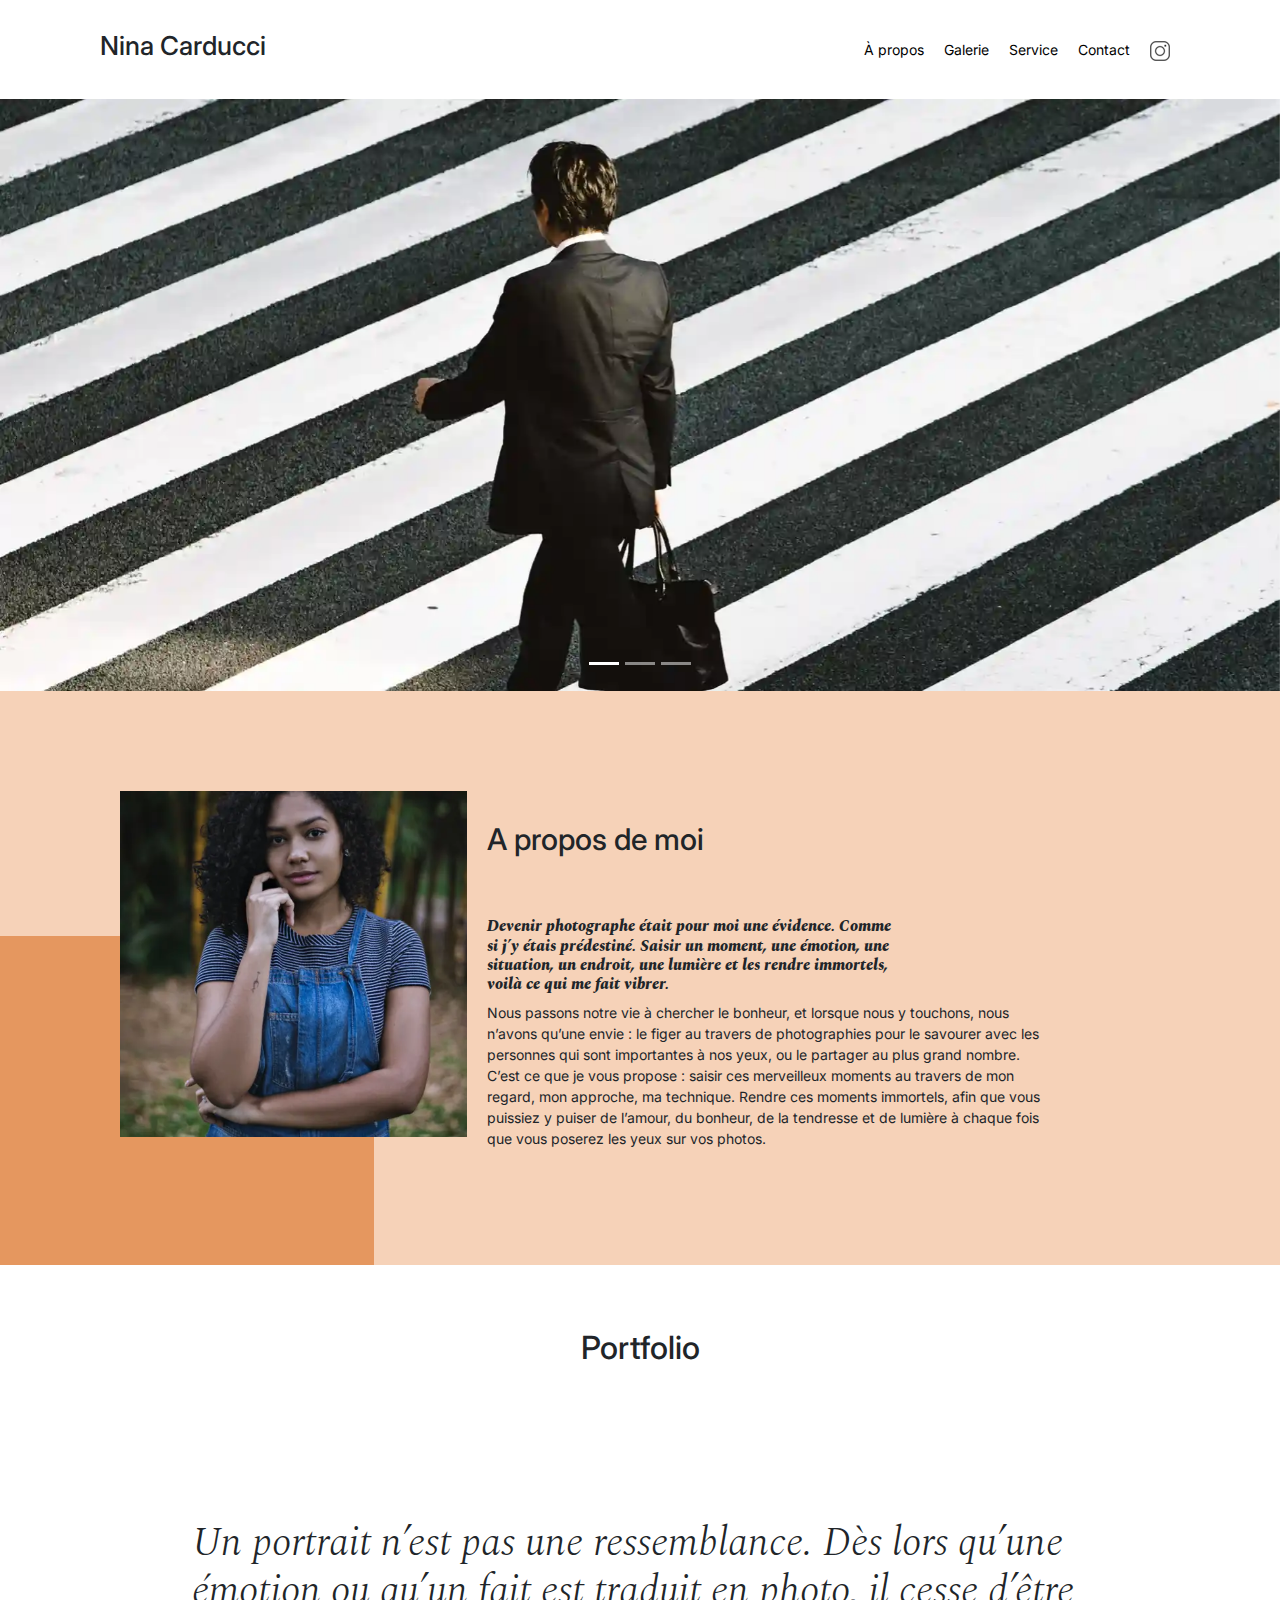
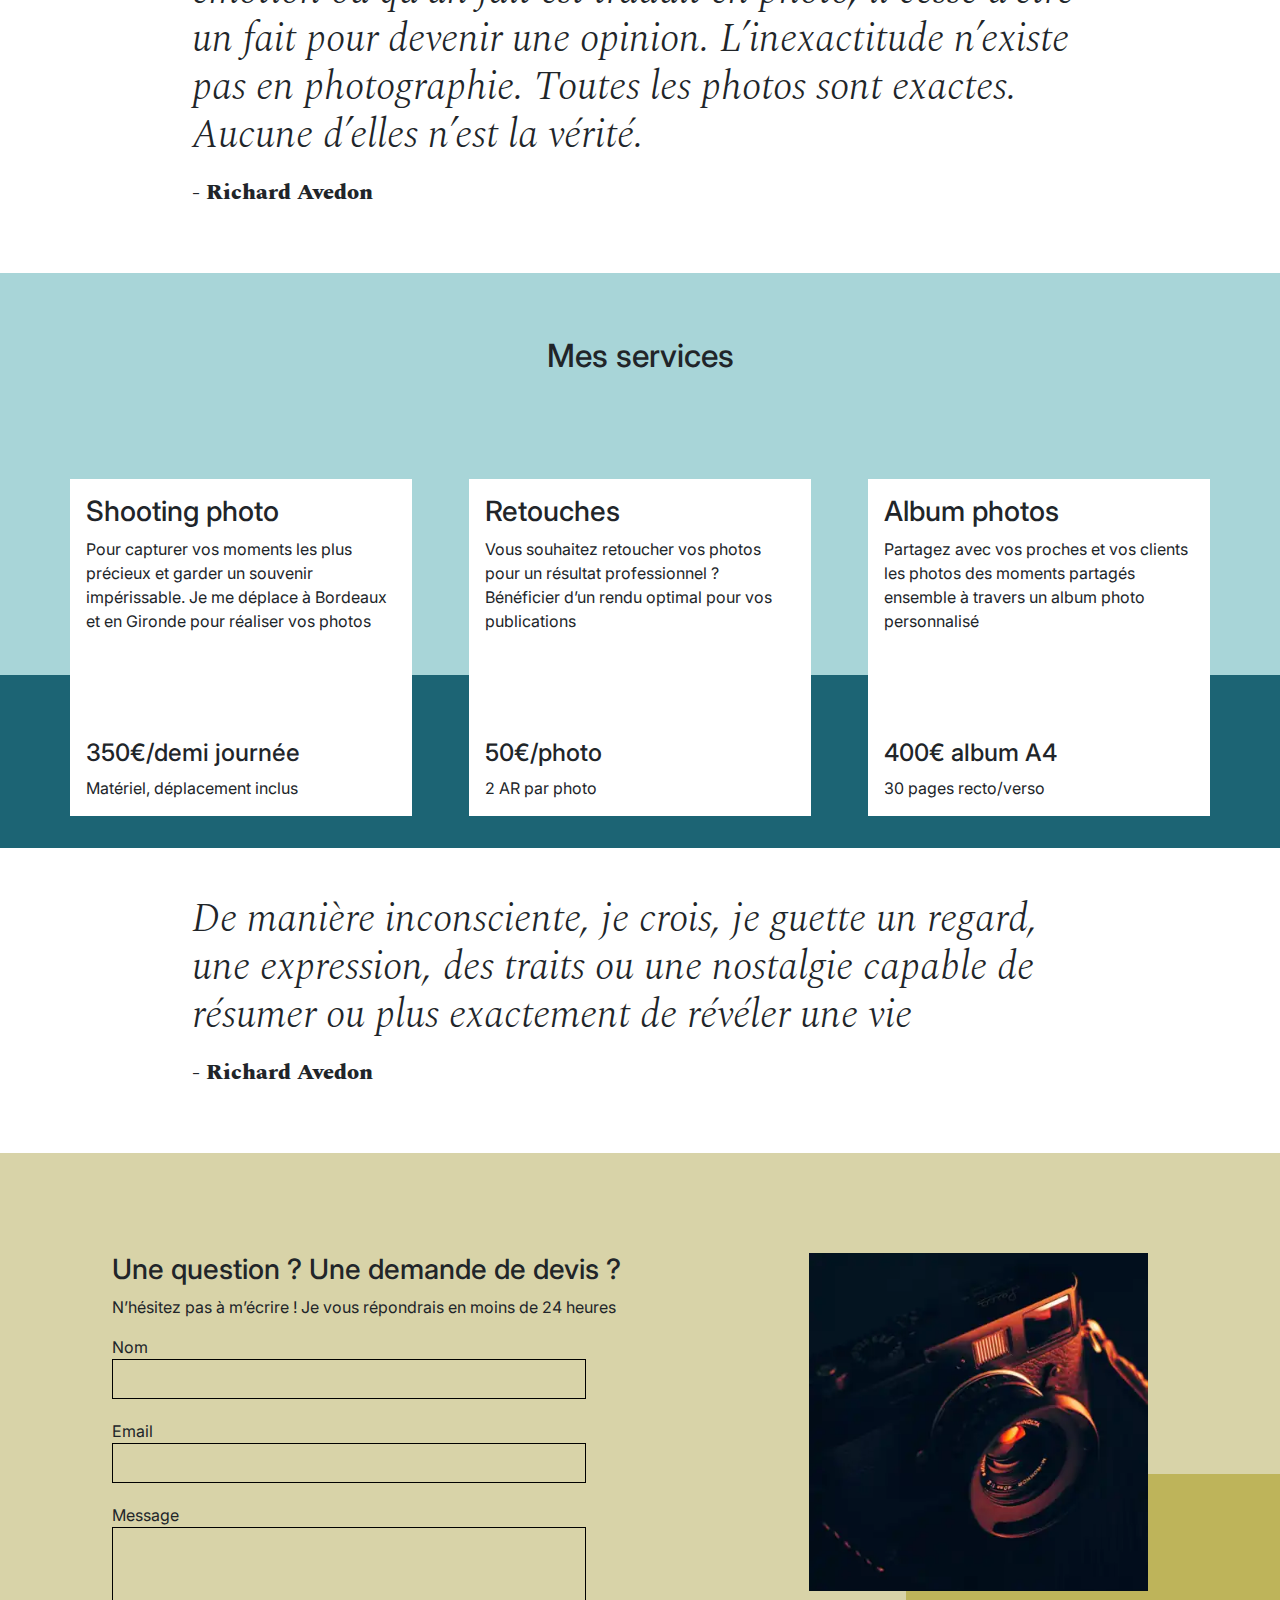
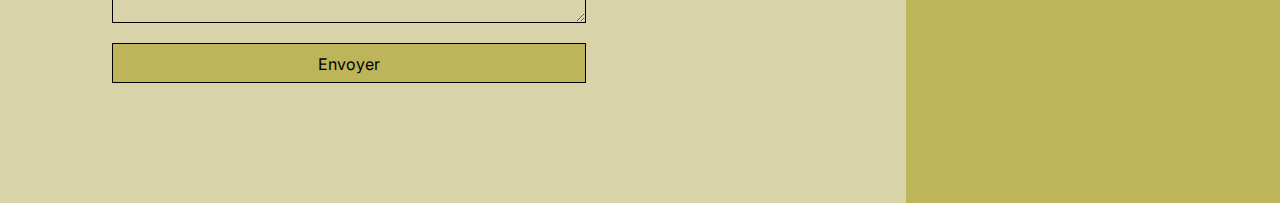
==== accueil.html @ a2f353a6 "minify everything" ====
<!DOCTYPE html><html lang="fr-fr" prefix=" og: https://ogp.me/ns/website#"><head><meta name="viewport" content="width=device-width,initial-scale=1"><link rel="stylesheet" href="./assets/bootstrap/bootstrap.css"><link rel="stylesheet" href="./assets/style.css"><link rel="preconnect" href="https://fonts.googleapis.com"><link rel="preconnect" href="https://fonts.gstatic.com" crossorigin><link href="https://fonts.googleapis.com/css2?family=Inter&family=Spectral:ital,wght@0,400;1,300;1,400;1,800&display=swap" rel="stylesheet"><meta charset="UTF-8"><script defer="defer" src="./assets/bootstrap/bootstrap.bundle.js"></script><script src="https://code.jquery.com/jquery-3.4.1.min.js" integrity="sha256-CSXorXvZcTkaix6Yvo6HppcZGetbYMGWSFlBw8HfCJo=" crossorigin="anonymous"></script><script defer="defer" src="./assets/maugallery.js"></script><script defer="defer" src="./assets/scripts.js"></script><script type="application/ld+json">{
	"@context": "http://schema.org",
	"@type": ["LocalBusiness", "Service"],
	"name": "Nina Carducci",
	"description": "Nina Carducci, photographe freelance à Bordeaux et ses alentours",
	"image": "https://beseb.github.io/nina_carducci_portfolio/assets/images/nina.webp",
	"url": "https://beseb.github.io/nina_carducci_portfolio/index.html",
	"address": {
	  "@type": "PostalAddress",
	  "streetAddress": "68 avenue Alsace-Lorraine",
	  "postalCode": "33200",
	  "addressLocality": "Bordeaux",
	  "addressCountry": "FR"
	},
	"telephone": "05 56 67 78 89",
	"openingHours": "Mo-Fr 10:00-19:00",
	"priceRange": "50 € - 400 €"
  }</script><meta property="og:type" content="business.business"><meta property="og:title" content="Nina Carducci Photographe Événementiel - Bordeaux"><meta property="og:description" content="Nina Carducci, photographe freelance à Bordeaux et ses alentours"><meta property="og:image" content="https://beseb.github.io/nina_carducci_portfolio/assets/images/nina.webp"><meta property="og:url" content="https://beseb.github.io/nina_carducci_portfolio"><meta property="business:contact_data:street_address" content="68 avenue Alsace-Lorraine"><meta property="business:contact_data:postal_code" content="33200"><meta property="business:contact_data:locality" content="Bordeaux"><meta property="business:contact_data:country_name" content="France"><meta property="business:contact_data:phone_number" content="05 56 67 78 89"><meta property="business:hours:day" content="Monday-Friday"><meta property="business:hours:start" content="10:00"><meta property="business:hours:end" content="19:00"><meta property="business:price_range" content="50€ - 400€"><meta name="twitter:card" content="summary_large_image"><meta name="twitter:title" content="Nina Carducci Photographe Événementiel - Bordeaux"><meta name="twitter:description" content="Nina Carducci, photographe freelance à Bordeaux et ses alentours"><meta name="twitter:image" content="https://beseb.github.io/nina_carducci_portfolio/assets/images/nina.webp"><meta name="twitter:url" content="https://beseb.github.io/nina_carducci_portfolio"><title>Nina Carducci Photographe Événementiel - Bordeaux</title><meta name="description" content="Nina Carducci, photographe, vous accompagne pour saisir vos évènements les plus importants. Shooting, retouches et albums photos à Bordeaux"><code><meta name="robots" content="index, follow"></code></head><body><header class="top-header"><h1 class="name">Nina Carducci</h1><nav class="nav"><ul><li><a href="#about">À propos</a></li><li><a href="#gallery">Galerie</a></li><li><a href="#services">Service</a></li><li><a href="#contact">Contact</a></li><li><a class="social-link" href="https://www.instagram.com/ninacarducci.photo/?hl=fr" target="_blank"><img src="assets/images/instagram.webp" alt="Compte Instagram Nina Carducci"></a></li></ul></nav></header><main><div id="carousel"><div id="carouselExampleIndicators" class="carousel slide" data-bs-ride="carousel"><div class="carousel-indicators"><button type="button" data-bs-target="#carouselExampleIndicators" data-bs-slide-to="0" class="active" aria-current="true" aria-label="Slide 1"></button><button type="button" data-bs-target="#carouselExampleIndicators" data-bs-slide-to="1" aria-label="Slide 2"></button><button type="button" data-bs-target="#carouselExampleIndicators" data-bs-slide-to="2" aria-label="Slide 3"></button></div><div class="carousel-inner"><div class="carousel-item active"><img src="./assets/images/slider/compressed/ryoji-iwata-wUZjnOv7t0g-unsplash.webp" class="d-block w-100" alt="photographie d'un homme en costume traversant un passage piéton"></div><div class="carousel-item"><img src="./assets/images/slider/compressed/nicholas-green-nPz8akkUmDI-unsplash.webp" class="d-block w-100" alt="photographie de spectateurs d'un concert"></div><div class="carousel-item"><img src="./assets/images/slider/compressed/edward-cisneros-3_h6-1NPDGw-unsplash.webp" class="d-block w-100" alt="photo de mariés s'embrassant"></div></div><button class="carousel-control-prev" type="button" data-bs-target="#carouselExampleIndicators" data-bs-slide="prev"><span class="carousel-control-prev-icon" aria-hidden="true"></span><span class="visually-hidden">Previous</span></button><button class="carousel-control-next" type="button" data-bs-target="#carouselExampleIndicators" data-bs-slide="next"><span class="carousel-control-next-icon" aria-hidden="true"></span><span class="visually-hidden">Next</span></button></div></div><div id="about"><div class="picture left"><img src="./assets/images/nina.webp" alt="Nina Carducci autoportrait"></div><div id="about-me"><h2 class="about-me__title">A propos de moi</h2><h3 class="about-me__introduction">Devenir photographe était pour moi une évidence. Comme si j’y étais prédestiné. Saisir un moment, une émotion, une situation, un endroit, une lumière et les rendre immortels, voilà ce qui me fait vibrer.</h3><p>Nous passons notre vie à chercher le bonheur, et lorsque nous y touchons, nous n’avons qu’une envie : le figer au travers de photographies pour le savourer avec les personnes qui sont importantes à nos yeux, ou le partager au plus grand nombre. C’est ce que je vous propose : saisir ces merveilleux moments au travers de mon regard, mon approche, ma technique. Rendre ces moments immortels, afin que vous puissiez y puiser de l’amour, du bonheur, de la tendresse et de lumière à chaque fois que vous poserez les yeux sur vos photos.</p></div></div><div id="gallery"><h2 class="title">Portfolio</h2><div class="container py-3"><div class="gallery" style="display:none"><img data-gallery-tag="Concert" class="gallery-item" src="./assets/images/gallery/concerts/compressed/aaron-paul-wnX-fXzB6Cw-unsplash.webp" alt="photographie d'une salle de concert"> <img data-gallery-tag="Entreprises" class="gallery-item" src="./assets/images/gallery/entreprise/compressed/ali-morshedlou-WMD64tMfc4k-unsplash.webp" alt="Portrait d'un homme en costume"> <img data-gallery-tag="Entreprises" class="gallery-item" src="./assets/images/gallery/entreprise/compressed/jason-goodman-tHO1_OuKbg0-unsplash.webp" alt="Photos de femmes en entreprise"> <img data-gallery-tag="Mariages" class="gallery-item" src="./assets/images/gallery/mariage/compressed/hannah-busing-RvF2R_qMpRk-unsplash.webp" alt="Photo de mains se tenant"> <img data-gallery-tag="Portrait" class="gallery-item" src="./assets/images/gallery/portraits/compressed/ade-tunji-rVkhWWZFAtQ-unsplash.webp" alt="Portrait d'un homme fermant les yeux au soleil"> <img data-gallery-tag="Mariages" class="gallery-item" src="./assets/images/gallery/mariage/compressed/jakob-owens-SiniLJkXhMc-unsplash.webp" alt="Séance Photo pour le mariage d'un couple"> <img data-gallery-tag="Portrait" class="gallery-item" src="./assets/images/gallery/portraits/compressed/nino-van-prattenburg--443cl1uR_8-unsplash.webp" alt="Shooting d'une femme portant à lunettes devant un grillage"> <img data-gallery-tag="Concert" class="gallery-item" src="./assets/images/gallery/concerts/compressed/austin-neill-hgO1wFPXl3I-unsplash.webp" alt="Photo d'un chanteur sur scène"> <img data-gallery-tag="Entreprises" class="gallery-item" src="./assets/images/gallery/entreprise/compressed/mateus-campos-felipe-Fsgzm8N0hIY-unsplash.webp" alt="Photo d'une femme souriante dans son bureau"></div></div><div class="quote"><figure><blockquote><p class="quote__text">Un portrait n’est pas une ressemblance. Dès lors qu’une émotion ou qu’un fait est traduit en photo, il cesse d’être un fait pour devenir une opinion. L’inexactitude n’existe pas en photographie. Toutes les photos sont exactes. Aucune d’elles n’est la vérité.</p></blockquote><figcaption class="quote__author">- Richard Avedon</figcaption></figure></div></div><div id="services"><h2 class="title">Mes services</h2><div class="container"><div class="service"><div class="service__description"><h3>Shooting photo</h3><p>Pour capturer vos moments les plus précieux et garder un souvenir impérissable. Je me déplace à Bordeaux et en Gironde pour réaliser vos photos</p></div><div class="service__price"><h4>350€/demi journée</h4><span>Matériel, déplacement inclus</span></div></div><div class="service"><div class="service__description"><h3>Retouches</h3><p>Vous souhaitez retoucher vos photos pour un résultat professionnel ? Bénéficier d’un rendu optimal pour vos publications</p></div><div class="service__price"><h4>50€/photo</h4><span>2 AR par photo</span></div></div><div class="service"><div class="service__description"><h3>Album photos</h3><p>Partagez avec vos proches et vos clients les photos des moments partagés ensemble à travers un album photo personnalisé</p></div><div class="service__price"><h4>400€ album A4</h4><span>30 pages recto/verso</span></div></div></div></div><div class="quote"><figure><blockquote><p class="quote__text">De manière inconsciente, je crois, je guette un regard, une expression, des traits ou une nostalgie capable de résumer ou plus exactement de révéler une vie</p></blockquote><figcaption class="quote__author">- Richard Avedon</figcaption></figure></div></main><footer><div id="contact"><div class="container"><div class="form-container"><h3>Une question ? Une demande de devis ?</h3><p>N’hésitez pas à m’écrire ! Je vous répondrais en moins de 24 heures</p><form action="#" method="post"><label>Nom</label><input type="text" name="nom" id="nom"><label>Email</label><input type="email" name="email" id="email"><label>Message</label><textarea name="message" id="message" cols="30" rows="10"></textarea><input type="submit" value="Envoyer"></form></div><div class="picture right"><img src="./assets/images/camera.webp" alt="Photo d'un appareil photo"></div></div></div></footer></body></html>
---- assets/style.css ----
body{max-width:1920px;margin:auto}*{font-family:'Inter';font-style:normal}.top-header{background-color:#fff;position:sticky;top:0;z-index:1000;display:flex;justify-content:space-between;padding-inline:100px;padding-block:30px;align-items:center}.top-header .name{font-size:26px}.nav ul{display:flex;list-style-type:none;font-size:14px;margin-bottom:0}.nav li{padding-inline:10px}.nav a{text-decoration:none;color:#000}.social-link img{width:20px}#about{display:flex;background-color:#F6D2B8;padding-inline:100px;padding-block:100px;position:relative}.picture.left::before{content:' ';background-color:#E5975F;width:374px;height:329px;position:absolute;bottom:0;left:0;z-index:-1}.picture{flex:1;margin:0 20px;z-index:0}.picture img{width:100%}#about-me{flex:2}.about-me__title{margin-top:1em;margin-bottom:60px;font-size:30px}.about-me__introduction{font-family:'Spectral';font-weight:800;font-style:italic;width:60%;font-size:1rem}#about-me p{width:80%;font-size:14px}.title{text-align:center;padding-block:2em}.gallery .nav{justify-content:center}.nav-pills .nav-link.active-tag,.nav-pills .show>.nav-link{color:#fff;background-color:#BEB45A;border-radius:0}.nav-pills .nav-link{color:#000}.item-column{position:relative;margin-bottom:0!important;padding:0}.item-column::after{content:"";display:block;padding-bottom:100%}.gallery-item{position:absolute;width:100%;height:100%;object-fit:cover;padding:.5em}.mg-prev,.mg-next{width:30px;height:30px;border-radius:0%;justify-content:center;align-items:center;display:flex;font-size:24px}.quote{font-family:'Spectral';font-style:italic;width:70%;margin:auto;padding-block:3em}.quote__text{font-family:Spectral;font-style:italic;font-weight:300;font-size:2.5rem;line-height:1.2}.quote__author{font-family:Spectral;font-weight:800;font-size:22px}#services{margin:auto;background-color:#A8D5D8;position:relative}#services .container::before{content:' ';background-color:#1C6474;position:absolute;width:100%;height:30%;bottom:0;left:0;z-index:0}#services .container{justify-content:space-between;display:flex;padding:2em 0}.service{background-color:#fff;max-width:390px;width:30%;height:337px;padding:1em;display:flex;flex-direction:column;justify-content:space-between;z-index:1}#contact{margin:auto;background-color:#D8D3A8;position:relative;padding-inline:100px;padding-block:100px}#contact .container{display:flex}.picture.right::before{content:' ';background-color:#BEB45A;width:374px;height:329px;position:absolute;bottom:0;right:0;z-index:-1}.form-container{flex:2}form{display:flex;flex-direction:column;width:70%;align-items:flex-start}form input{width:100%;background-color:transparent;border:solid 1px;height:2.5em;margin-bottom:20px}form textarea{width:100%;background-color:transparent;border:solid 1px;height:5em;line-height:2.5em;font-size:1.2em;margin-bottom:20px}input[type="submit"]{background-color:#BEB45A;padding:.5em 1em}@media all and (max-width:1180px){.picture{flex:2}#about,#contact .container{align-items:center}.about-me__title{margin-top:0;margin-bottom:1em}#about-me h6,#about-me p{width:100%}}@media all and (max-width:1000px){#about{flex-direction:column}.picture{width:50%}.picture.left::before{width:100%;height:30%;position:absolute;bottom:auto;top:0;left:0;z-index:-1}.about-me__title{text-align:center;margin-top:1em}#services .container{flex-direction:column}.service{width:100%;max-width:100%;height:auto;margin:2em 0}.service__description{margin-bottom:1em}#services .container::before{width:30%;height:100%;bottom:0;right:0;left:auto;z-index:0}#contact .container{flex-direction:column}#contact .picture.right{margin-top:1em}.picture.right::before{width:100%;height:30%;position:absolute;bottom:0;right:0;z-index:-1}}@media all and (max-width:650px){.top-header{flex-direction:column;padding-inline:0}.top-header .nav,.top-header .nav ul{width:100%;padding:0 0 0 0}.top-header .nav li{flex:1;padding-block:1em;text-align:center}.picture.left::before,.picture.right::before{height:150px}#services .container{align-items:center}.service{max-width:90%}#about,#contact{padding-inline:2em;padding-block:2em}form{width:100%}.picture{width:80%}}
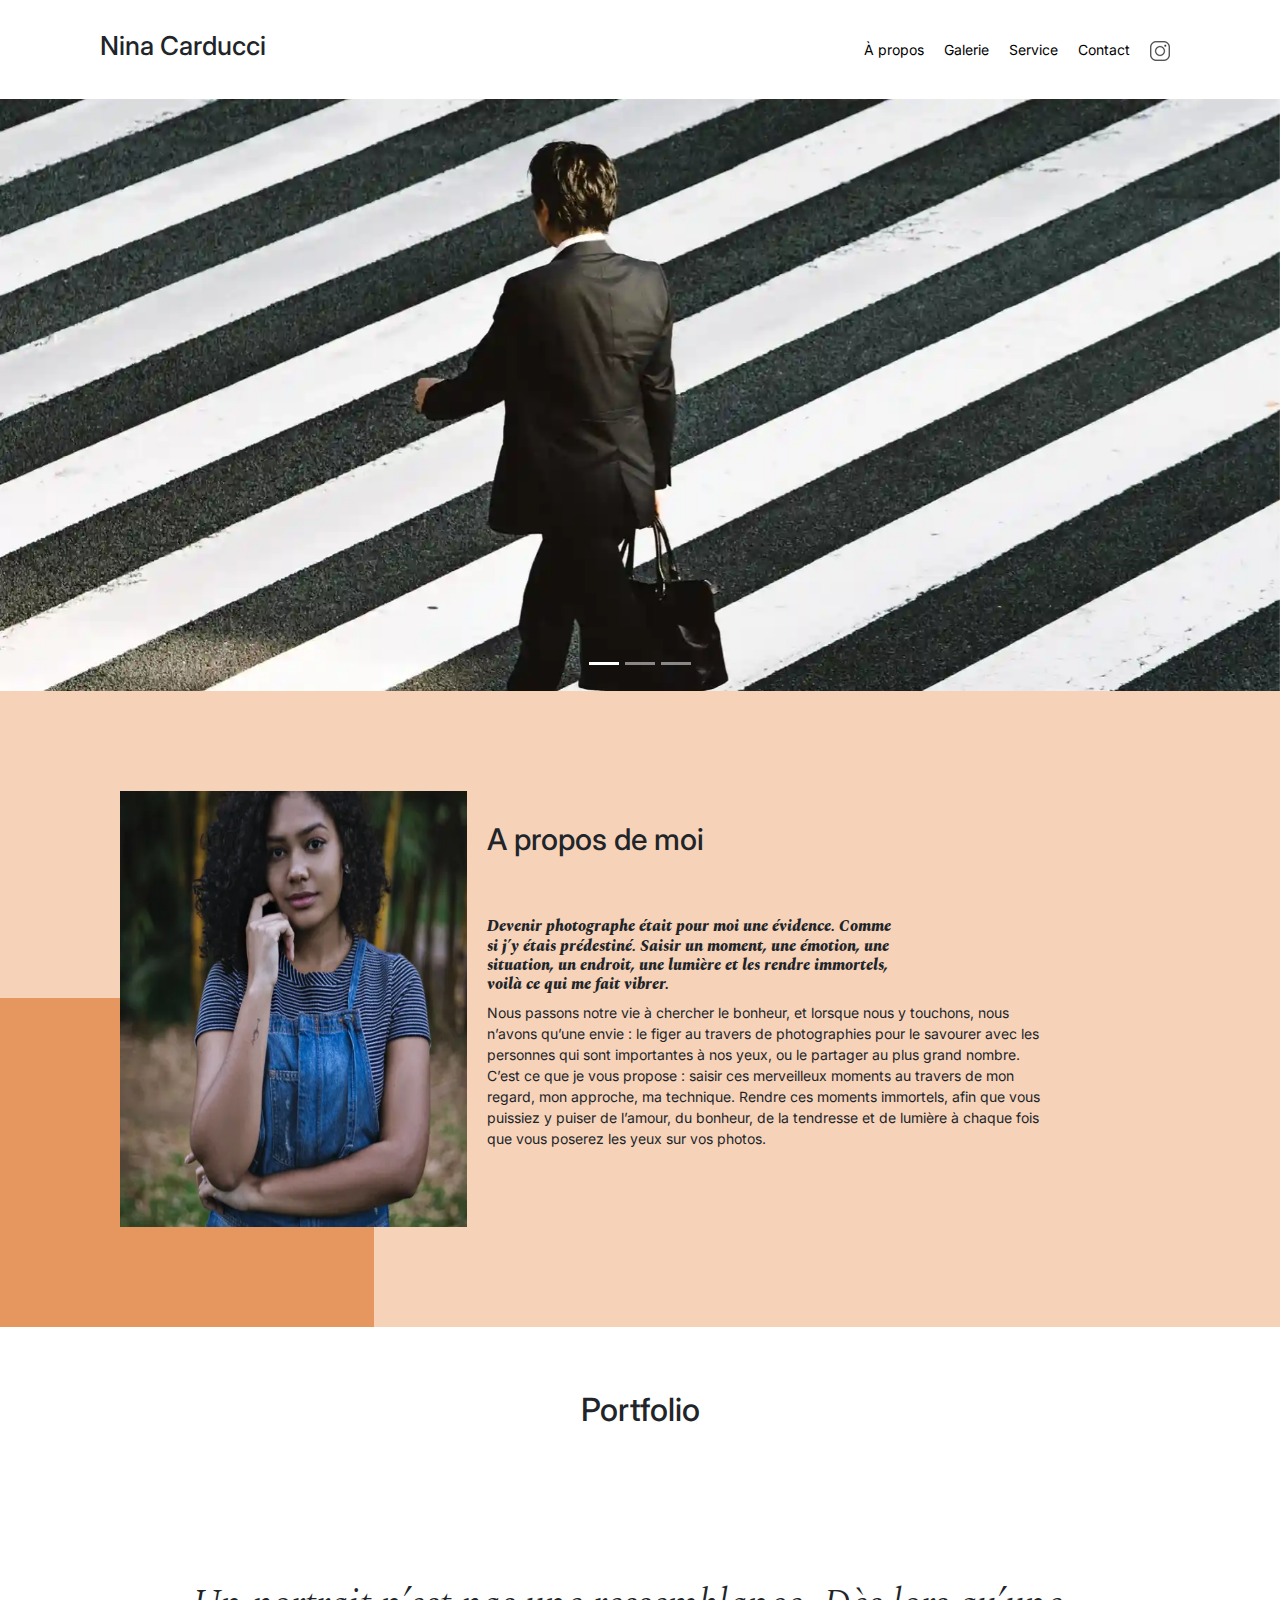
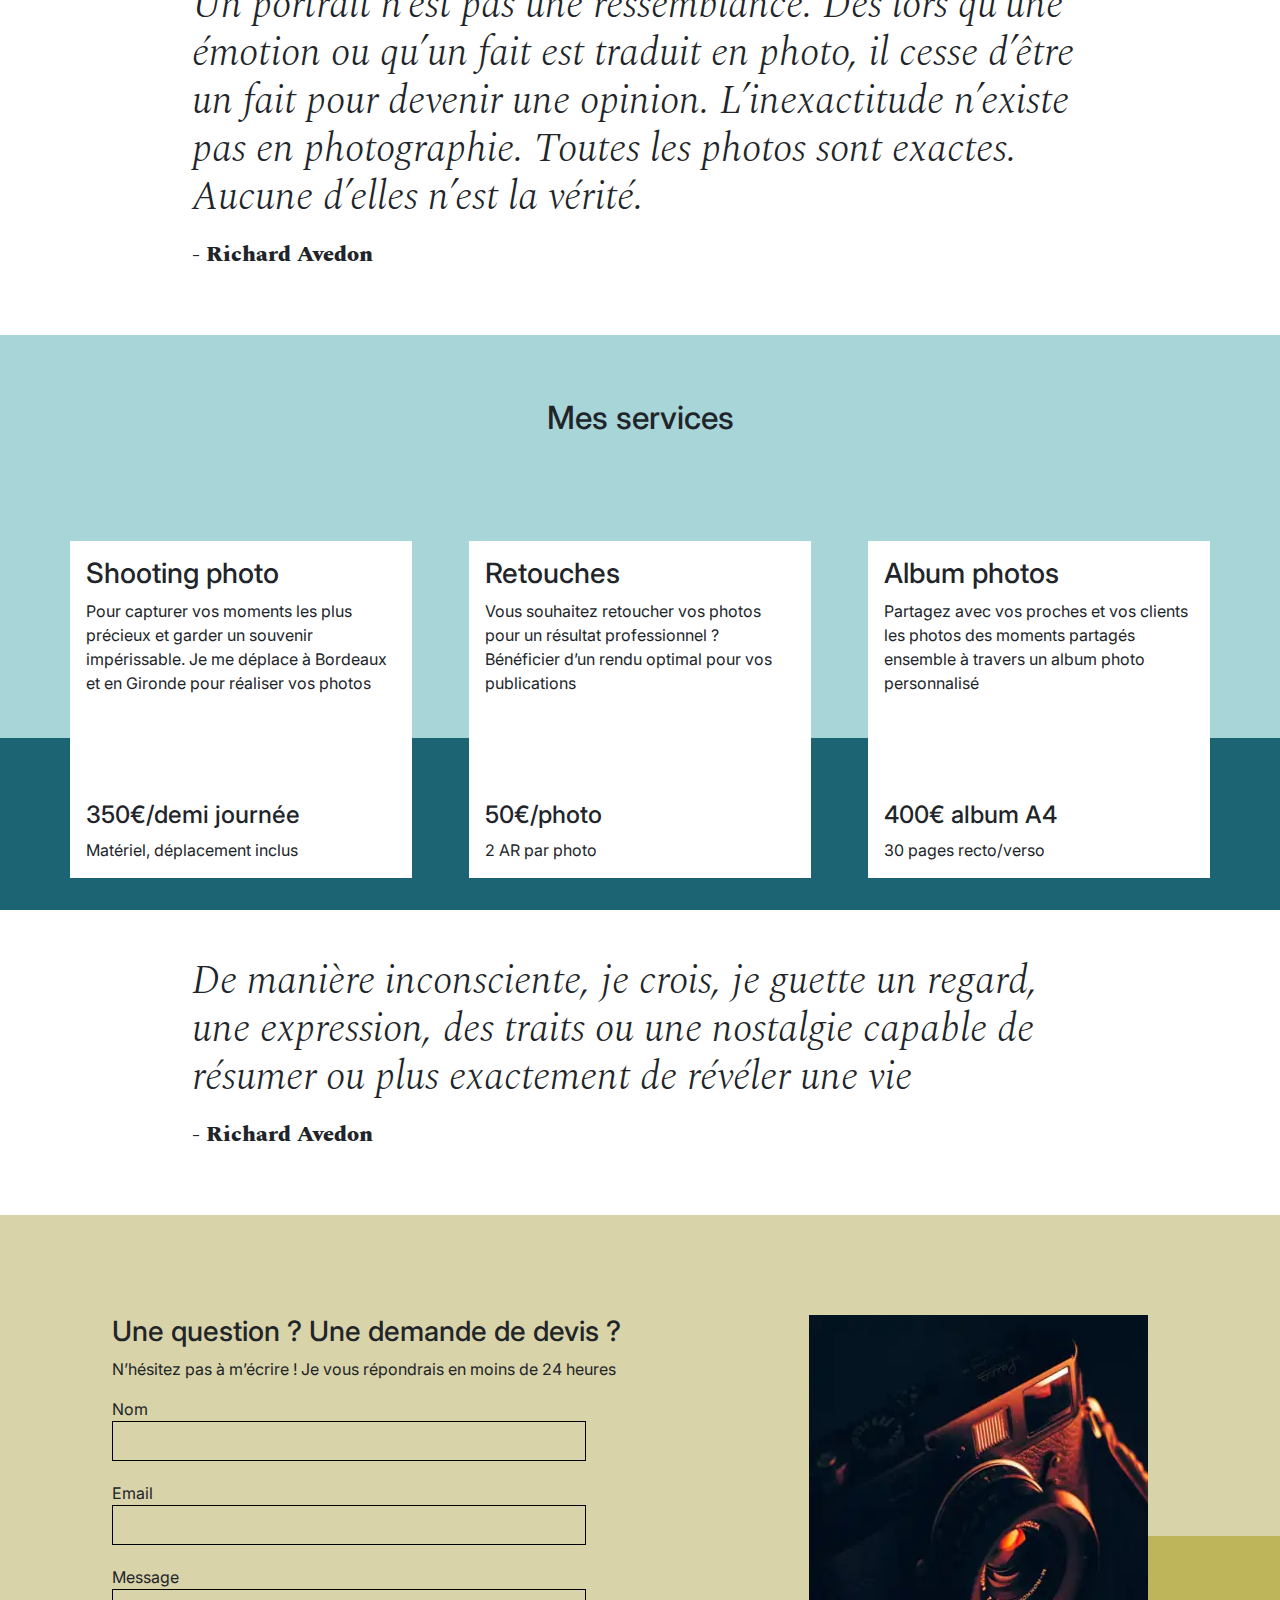
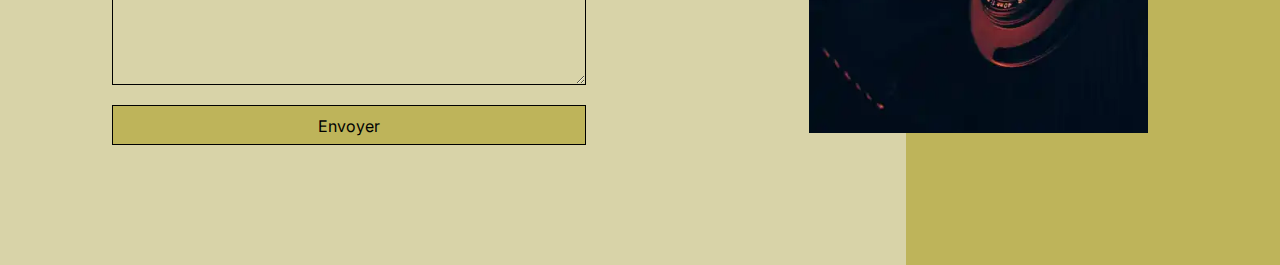
==== commit 7031b3c3: "set height/width for images in html" ====
--- a/accueil.html
+++ b/accueil.html
@@ -1,18 +1,200 @@
-<!DOCTYPE html><html lang="fr-fr" prefix=" og: https://ogp.me/ns/website#"><head><meta name="viewport" content="width=device-width,initial-scale=1"><link rel="stylesheet" href="./assets/bootstrap/bootstrap.css"><link rel="stylesheet" href="./assets/style.css"><link rel="preconnect" href="https://fonts.googleapis.com"><link rel="preconnect" href="https://fonts.gstatic.com" crossorigin><link href="https://fonts.googleapis.com/css2?family=Inter&family=Spectral:ital,wght@0,400;1,300;1,400;1,800&display=swap" rel="stylesheet"><meta charset="UTF-8"><script defer="defer" src="./assets/bootstrap/bootstrap.bundle.js"></script><script src="https://code.jquery.com/jquery-3.4.1.min.js" integrity="sha256-CSXorXvZcTkaix6Yvo6HppcZGetbYMGWSFlBw8HfCJo=" crossorigin="anonymous"></script><script defer="defer" src="./assets/maugallery.js"></script><script defer="defer" src="./assets/scripts.js"></script><script type="application/ld+json">{
-	"@context": "http://schema.org",
-	"@type": ["LocalBusiness", "Service"],
-	"name": "Nina Carducci",
-	"description": "Nina Carducci, photographe freelance à Bordeaux et ses alentours",
-	"image": "https://beseb.github.io/nina_carducci_portfolio/assets/images/nina.webp",
-	"url": "https://beseb.github.io/nina_carducci_portfolio/index.html",
-	"address": {
-	  "@type": "PostalAddress",
-	  "streetAddress": "68 avenue Alsace-Lorraine",
-	  "postalCode": "33200",
-	  "addressLocality": "Bordeaux",
-	  "addressCountry": "FR"
-	},
-	"telephone": "05 56 67 78 89",
-	"openingHours": "Mo-Fr 10:00-19:00",
-	"priceRange": "50 € - 400 €"
-  }</script><meta property="og:type" content="business.business"><meta property="og:title" content="Nina Carducci Photographe Événementiel - Bordeaux"><meta property="og:description" content="Nina Carducci, photographe freelance à Bordeaux et ses alentours"><meta property="og:image" content="https://beseb.github.io/nina_carducci_portfolio/assets/images/nina.webp"><meta property="og:url" content="https://beseb.github.io/nina_carducci_portfolio"><meta property="business:contact_data:street_address" content="68 avenue Alsace-Lorraine"><meta property="business:contact_data:postal_code" content="33200"><meta property="business:contact_data:locality" content="Bordeaux"><meta property="business:contact_data:country_name" content="France"><meta property="business:contact_data:phone_number" content="05 56 67 78 89"><meta property="business:hours:day" content="Monday-Friday"><meta property="business:hours:start" content="10:00"><meta property="business:hours:end" content="19:00"><meta property="business:price_range" content="50€ - 400€"><meta name="twitter:card" content="summary_large_image"><meta name="twitter:title" content="Nina Carducci Photographe Événementiel - Bordeaux"><meta name="twitter:description" content="Nina Carducci, photographe freelance à Bordeaux et ses alentours"><meta name="twitter:image" content="https://beseb.github.io/nina_carducci_portfolio/assets/images/nina.webp"><meta name="twitter:url" content="https://beseb.github.io/nina_carducci_portfolio"><title>Nina Carducci Photographe Événementiel - Bordeaux</title><meta name="description" content="Nina Carducci, photographe, vous accompagne pour saisir vos évènements les plus importants. Shooting, retouches et albums photos à Bordeaux"><code><meta name="robots" content="index, follow"></code></head><body><header class="top-header"><h1 class="name">Nina Carducci</h1><nav class="nav"><ul><li><a href="#about">À propos</a></li><li><a href="#gallery">Galerie</a></li><li><a href="#services">Service</a></li><li><a href="#contact">Contact</a></li><li><a class="social-link" href="https://www.instagram.com/ninacarducci.photo/?hl=fr" target="_blank"><img src="assets/images/instagram.webp" alt="Compte Instagram Nina Carducci"></a></li></ul></nav></header><main><div id="carousel"><div id="carouselExampleIndicators" class="carousel slide" data-bs-ride="carousel"><div class="carousel-indicators"><button type="button" data-bs-target="#carouselExampleIndicators" data-bs-slide-to="0" class="active" aria-current="true" aria-label="Slide 1"></button><button type="button" data-bs-target="#carouselExampleIndicators" data-bs-slide-to="1" aria-label="Slide 2"></button><button type="button" data-bs-target="#carouselExampleIndicators" data-bs-slide-to="2" aria-label="Slide 3"></button></div><div class="carousel-inner"><div class="carousel-item active"><img src="./assets/images/slider/compressed/ryoji-iwata-wUZjnOv7t0g-unsplash.webp" class="d-block w-100" alt="photographie d'un homme en costume traversant un passage piéton"></div><div class="carousel-item"><img src="./assets/images/slider/compressed/nicholas-green-nPz8akkUmDI-unsplash.webp" class="d-block w-100" alt="photographie de spectateurs d'un concert"></div><div class="carousel-item"><img src="./assets/images/slider/compressed/edward-cisneros-3_h6-1NPDGw-unsplash.webp" class="d-block w-100" alt="photo de mariés s'embrassant"></div></div><button class="carousel-control-prev" type="button" data-bs-target="#carouselExampleIndicators" data-bs-slide="prev"><span class="carousel-control-prev-icon" aria-hidden="true"></span><span class="visually-hidden">Previous</span></button><button class="carousel-control-next" type="button" data-bs-target="#carouselExampleIndicators" data-bs-slide="next"><span class="carousel-control-next-icon" aria-hidden="true"></span><span class="visually-hidden">Next</span></button></div></div><div id="about"><div class="picture left"><img src="./assets/images/nina.webp" alt="Nina Carducci autoportrait"></div><div id="about-me"><h2 class="about-me__title">A propos de moi</h2><h3 class="about-me__introduction">Devenir photographe était pour moi une évidence. Comme si j’y étais prédestiné. Saisir un moment, une émotion, une situation, un endroit, une lumière et les rendre immortels, voilà ce qui me fait vibrer.</h3><p>Nous passons notre vie à chercher le bonheur, et lorsque nous y touchons, nous n’avons qu’une envie : le figer au travers de photographies pour le savourer avec les personnes qui sont importantes à nos yeux, ou le partager au plus grand nombre. C’est ce que je vous propose : saisir ces merveilleux moments au travers de mon regard, mon approche, ma technique. Rendre ces moments immortels, afin que vous puissiez y puiser de l’amour, du bonheur, de la tendresse et de lumière à chaque fois que vous poserez les yeux sur vos photos.</p></div></div><div id="gallery"><h2 class="title">Portfolio</h2><div class="container py-3"><div class="gallery" style="display:none"><img data-gallery-tag="Concert" class="gallery-item" src="./assets/images/gallery/concerts/compressed/aaron-paul-wnX-fXzB6Cw-unsplash.webp" alt="photographie d'une salle de concert"> <img data-gallery-tag="Entreprises" class="gallery-item" src="./assets/images/gallery/entreprise/compressed/ali-morshedlou-WMD64tMfc4k-unsplash.webp" alt="Portrait d'un homme en costume"> <img data-gallery-tag="Entreprises" class="gallery-item" src="./assets/images/gallery/entreprise/compressed/jason-goodman-tHO1_OuKbg0-unsplash.webp" alt="Photos de femmes en entreprise"> <img data-gallery-tag="Mariages" class="gallery-item" src="./assets/images/gallery/mariage/compressed/hannah-busing-RvF2R_qMpRk-unsplash.webp" alt="Photo de mains se tenant"> <img data-gallery-tag="Portrait" class="gallery-item" src="./assets/images/gallery/portraits/compressed/ade-tunji-rVkhWWZFAtQ-unsplash.webp" alt="Portrait d'un homme fermant les yeux au soleil"> <img data-gallery-tag="Mariages" class="gallery-item" src="./assets/images/gallery/mariage/compressed/jakob-owens-SiniLJkXhMc-unsplash.webp" alt="Séance Photo pour le mariage d'un couple"> <img data-gallery-tag="Portrait" class="gallery-item" src="./assets/images/gallery/portraits/compressed/nino-van-prattenburg--443cl1uR_8-unsplash.webp" alt="Shooting d'une femme portant à lunettes devant un grillage"> <img data-gallery-tag="Concert" class="gallery-item" src="./assets/images/gallery/concerts/compressed/austin-neill-hgO1wFPXl3I-unsplash.webp" alt="Photo d'un chanteur sur scène"> <img data-gallery-tag="Entreprises" class="gallery-item" src="./assets/images/gallery/entreprise/compressed/mateus-campos-felipe-Fsgzm8N0hIY-unsplash.webp" alt="Photo d'une femme souriante dans son bureau"></div></div><div class="quote"><figure><blockquote><p class="quote__text">Un portrait n’est pas une ressemblance. Dès lors qu’une émotion ou qu’un fait est traduit en photo, il cesse d’être un fait pour devenir une opinion. L’inexactitude n’existe pas en photographie. Toutes les photos sont exactes. Aucune d’elles n’est la vérité.</p></blockquote><figcaption class="quote__author">- Richard Avedon</figcaption></figure></div></div><div id="services"><h2 class="title">Mes services</h2><div class="container"><div class="service"><div class="service__description"><h3>Shooting photo</h3><p>Pour capturer vos moments les plus précieux et garder un souvenir impérissable. Je me déplace à Bordeaux et en Gironde pour réaliser vos photos</p></div><div class="service__price"><h4>350€/demi journée</h4><span>Matériel, déplacement inclus</span></div></div><div class="service"><div class="service__description"><h3>Retouches</h3><p>Vous souhaitez retoucher vos photos pour un résultat professionnel ? Bénéficier d’un rendu optimal pour vos publications</p></div><div class="service__price"><h4>50€/photo</h4><span>2 AR par photo</span></div></div><div class="service"><div class="service__description"><h3>Album photos</h3><p>Partagez avec vos proches et vos clients les photos des moments partagés ensemble à travers un album photo personnalisé</p></div><div class="service__price"><h4>400€ album A4</h4><span>30 pages recto/verso</span></div></div></div></div><div class="quote"><figure><blockquote><p class="quote__text">De manière inconsciente, je crois, je guette un regard, une expression, des traits ou une nostalgie capable de résumer ou plus exactement de révéler une vie</p></blockquote><figcaption class="quote__author">- Richard Avedon</figcaption></figure></div></main><footer><div id="contact"><div class="container"><div class="form-container"><h3>Une question ? Une demande de devis ?</h3><p>N’hésitez pas à m’écrire ! Je vous répondrais en moins de 24 heures</p><form action="#" method="post"><label>Nom</label><input type="text" name="nom" id="nom"><label>Email</label><input type="email" name="email" id="email"><label>Message</label><textarea name="message" id="message" cols="30" rows="10"></textarea><input type="submit" value="Envoyer"></form></div><div class="picture right"><img src="./assets/images/camera.webp" alt="Photo d'un appareil photo"></div></div></div></footer></body></html>+<!DOCTYPE html>
+<html lang="fr-fr" prefix=" og: https://ogp.me/ns/website#">
+    <head>
+        <meta name="viewport" content="width=device-width,initial-scale=1" />
+        <link rel="stylesheet" href="./assets/bootstrap/bootstrap.css" />
+        <link rel="stylesheet" href="./assets/style.css" />
+        <link rel="preconnect" href="https://fonts.googleapis.com" />
+        <link rel="preconnect" href="https://fonts.gstatic.com" crossorigin />
+        <link href="https://fonts.googleapis.com/css2?family=Inter&family=Spectral:ital,wght@0,400;1,300;1,400;1,800&display=swap" rel="stylesheet" />
+        <meta charset="UTF-8" />
+        <script defer="defer" src="./assets/bootstrap/bootstrap.bundle.js"></script>
+        <script src="https://code.jquery.com/jquery-3.4.1.min.js" integrity="sha256-CSXorXvZcTkaix6Yvo6HppcZGetbYMGWSFlBw8HfCJo=" crossorigin="anonymous"></script>
+        <script defer="defer" src="./assets/maugallery.js"></script>
+        <script defer="defer" src="./assets/scripts.js"></script>
+        <script type="application/ld+json">
+            {
+                "@context": "http://schema.org",
+                "@type": ["LocalBusiness", "Service"],
+                "name": "Nina Carducci",
+                "description": "Nina Carducci, photographe freelance à Bordeaux et ses alentours",
+                "image": "https://beseb.github.io/nina_carducci_portfolio/assets/images/nina.webp",
+                "url": "https://beseb.github.io/nina_carducci_portfolio/index.html",
+                "address": {
+                    "@type": "PostalAddress",
+                    "streetAddress": "68 avenue Alsace-Lorraine",
+                    "postalCode": "33200",
+                    "addressLocality": "Bordeaux",
+                    "addressCountry": "FR"
+                },
+                "telephone": "05 56 67 78 89",
+                "openingHours": "Mo-Fr 10:00-19:00",
+                "priceRange": "50 € - 400 €"
+            }
+        </script>
+        <meta property="og:type" content="business.business" />
+        <meta property="og:title" content="Nina Carducci Photographe Événementiel - Bordeaux" />
+        <meta property="og:description" content="Nina Carducci, photographe freelance à Bordeaux et ses alentours" />
+        <meta property="og:image" content="https://beseb.github.io/nina_carducci_portfolio/assets/images/nina.webp" />
+        <meta property="og:url" content="https://beseb.github.io/nina_carducci_portfolio" />
+        <meta property="business:contact_data:street_address" content="68 avenue Alsace-Lorraine" />
+        <meta property="business:contact_data:postal_code" content="33200" />
+        <meta property="business:contact_data:locality" content="Bordeaux" />
+        <meta property="business:contact_data:country_name" content="France" />
+        <meta property="business:contact_data:phone_number" content="05 56 67 78 89" />
+        <meta property="business:hours:day" content="Monday-Friday" />
+        <meta property="business:hours:start" content="10:00" />
+        <meta property="business:hours:end" content="19:00" />
+        <meta property="business:price_range" content="50€ - 400€" />
+        <meta name="twitter:card" content="summary_large_image" />
+        <meta name="twitter:title" content="Nina Carducci Photographe Événementiel - Bordeaux" />
+        <meta name="twitter:description" content="Nina Carducci, photographe freelance à Bordeaux et ses alentours" />
+        <meta name="twitter:image" content="https://beseb.github.io/nina_carducci_portfolio/assets/images/nina.webp" />
+        <meta name="twitter:url" content="https://beseb.github.io/nina_carducci_portfolio" />
+        <title>Nina Carducci Photographe Événementiel - Bordeaux</title>
+        <meta name="description" content="Nina Carducci, photographe, vous accompagne pour saisir vos évènements les plus importants. Shooting, retouches et albums photos à Bordeaux" />
+        <code><meta name="robots" content="index, follow" /></code>
+    </head>
+    <body>
+        <header class="top-header">
+            <h1 class="name">Nina Carducci</h1>
+            <nav class="nav">
+                <ul>
+                    <li><a href="#about">À propos</a></li>
+                    <li><a href="#gallery">Galerie</a></li>
+                    <li><a href="#services">Service</a></li>
+                    <li><a href="#contact">Contact</a></li>
+                    <li>
+                        <a class="social-link" href="https://www.instagram.com/ninacarducci.photo/?hl=fr" target="_blank"><img src="assets/images/instagram.webp" alt="Compte Instagram Nina Carducci" height="20px" width="20px" /></a>
+                    </li>
+                </ul>
+            </nav>
+        </header>
+        <main>
+            <div id="carousel">
+                <div id="carouselExampleIndicators" class="carousel slide" data-bs-ride="carousel">
+                    <div class="carousel-indicators">
+                        <button type="button" data-bs-target="#carouselExampleIndicators" data-bs-slide-to="0" class="active" aria-current="true" aria-label="Slide 1"></button>
+                        <button type="button" data-bs-target="#carouselExampleIndicators" data-bs-slide-to="1" aria-label="Slide 2"></button>
+                        <button type="button" data-bs-target="#carouselExampleIndicators" data-bs-slide-to="2" aria-label="Slide 3"></button>
+                    </div>
+                    <div class="carousel-inner">
+                        <div class="carousel-item active">
+                            <img src="./assets/images/slider/compressed/ryoji-iwata-wUZjnOv7t0g-unsplash.webp" class="d-block w-100" alt="photographie d'un homme en costume traversant un passage piéton" />
+                        </div>
+                        <div class="carousel-item"><img src="./assets/images/slider/compressed/nicholas-green-nPz8akkUmDI-unsplash.webp" class="d-block w-100" alt="photographie de spectateurs d'un concert" /></div>
+                        <div class="carousel-item"><img src="./assets/images/slider/compressed/edward-cisneros-3_h6-1NPDGw-unsplash.webp" class="d-block w-100" alt="photo de mariés s'embrassant" /></div>
+                    </div>
+                    <button class="carousel-control-prev" type="button" data-bs-target="#carouselExampleIndicators" data-bs-slide="prev">
+                        <span class="carousel-control-prev-icon" aria-hidden="true"></span><span class="visually-hidden">Previous</span>
+                    </button>
+                    <button class="carousel-control-next" type="button" data-bs-target="#carouselExampleIndicators" data-bs-slide="next">
+                        <span class="carousel-control-next-icon" aria-hidden="true"></span><span class="visually-hidden">Next</span>
+                    </button>
+                </div>
+            </div>
+            <div id="about">
+                <div class="picture left"><img src="./assets/images/nina.webp" alt="Nina Carducci autoportrait" height="436px" width="436px"/></div>
+                <div id="about-me">
+                    <h2 class="about-me__title">A propos de moi</h2>
+                    <h3 class="about-me__introduction">
+                        Devenir photographe était pour moi une évidence. Comme si j’y étais prédestiné. Saisir un moment, une émotion, une situation, un endroit, une lumière et les rendre immortels, voilà ce qui me fait vibrer.
+                    </h3>
+                    <p>
+                        Nous passons notre vie à chercher le bonheur, et lorsque nous y touchons, nous n’avons qu’une envie : le figer au travers de photographies pour le savourer avec les personnes qui sont importantes à nos yeux, ou le
+                        partager au plus grand nombre. C’est ce que je vous propose : saisir ces merveilleux moments au travers de mon regard, mon approche, ma technique. Rendre ces moments immortels, afin que vous puissiez y puiser de
+                        l’amour, du bonheur, de la tendresse et de lumière à chaque fois que vous poserez les yeux sur vos photos.
+                    </p>
+                </div>
+            </div>
+            <div id="gallery">
+                <h2 class="title">Portfolio</h2>
+                <div class="container py-3">
+                    <div class="gallery" style="display: none;">
+                        <img data-gallery-tag="Concert" class="gallery-item" src="./assets/images/gallery/concerts/compressed/aaron-paul-wnX-fXzB6Cw-unsplash.webp" alt="photographie d'une salle de concert" />
+                        <img data-gallery-tag="Entreprises" class="gallery-item" src="./assets/images/gallery/entreprise/compressed/ali-morshedlou-WMD64tMfc4k-unsplash.webp" alt="Portrait d'un homme en costume" />
+                        <img data-gallery-tag="Entreprises" class="gallery-item" src="./assets/images/gallery/entreprise/compressed/jason-goodman-tHO1_OuKbg0-unsplash.webp" alt="Photos de femmes en entreprise" />
+                        <img data-gallery-tag="Mariages" class="gallery-item" src="./assets/images/gallery/mariage/compressed/hannah-busing-RvF2R_qMpRk-unsplash.webp" alt="Photo de mains se tenant" />
+                        <img data-gallery-tag="Portrait" class="gallery-item" src="./assets/images/gallery/portraits/compressed/ade-tunji-rVkhWWZFAtQ-unsplash.webp" alt="Portrait d'un homme fermant les yeux au soleil" />
+                        <img data-gallery-tag="Mariages" class="gallery-item" src="./assets/images/gallery/mariage/compressed/jakob-owens-SiniLJkXhMc-unsplash.webp" alt="Séance Photo pour le mariage d'un couple" />
+                        <img
+                            data-gallery-tag="Portrait"
+                            class="gallery-item"
+                            src="./assets/images/gallery/portraits/compressed/nino-van-prattenburg--443cl1uR_8-unsplash.webp"
+                            alt="Shooting d'une femme portant à lunettes devant un grillage"
+                        />
+                        <img data-gallery-tag="Concert" class="gallery-item" src="./assets/images/gallery/concerts/compressed/austin-neill-hgO1wFPXl3I-unsplash.webp" alt="Photo d'un chanteur sur scène" />
+                        <img data-gallery-tag="Entreprises" class="gallery-item" src="./assets/images/gallery/entreprise/compressed/mateus-campos-felipe-Fsgzm8N0hIY-unsplash.webp" alt="Photo d'une femme souriante dans son bureau" />
+                    </div>
+                </div>
+                <div class="quote">
+                    <figure>
+                        <blockquote>
+                            <p class="quote__text">
+                                Un portrait n’est pas une ressemblance. Dès lors qu’une émotion ou qu’un fait est traduit en photo, il cesse d’être un fait pour devenir une opinion. L’inexactitude n’existe pas en photographie. Toutes les
+                                photos sont exactes. Aucune d’elles n’est la vérité.
+                            </p>
+                        </blockquote>
+                        <figcaption class="quote__author">- Richard Avedon</figcaption>
+                    </figure>
+                </div>
+            </div>
+            <div id="services">
+                <h2 class="title">Mes services</h2>
+                <div class="container">
+                    <div class="service">
+                        <div class="service__description">
+                            <h3>Shooting photo</h3>
+                            <p>Pour capturer vos moments les plus précieux et garder un souvenir impérissable. Je me déplace à Bordeaux et en Gironde pour réaliser vos photos</p>
+                        </div>
+                        <div class="service__price">
+                            <h4>350€/demi journée</h4>
+                            <span>Matériel, déplacement inclus</span>
+                        </div>
+                    </div>
+                    <div class="service">
+                        <div class="service__description">
+                            <h3>Retouches</h3>
+                            <p>Vous souhaitez retoucher vos photos pour un résultat professionnel ? Bénéficier d’un rendu optimal pour vos publications</p>
+                        </div>
+                        <div class="service__price">
+                            <h4>50€/photo</h4>
+                            <span>2 AR par photo</span>
+                        </div>
+                    </div>
+                    <div class="service">
+                        <div class="service__description">
+                            <h3>Album photos</h3>
+                            <p>Partagez avec vos proches et vos clients les photos des moments partagés ensemble à travers un album photo personnalisé</p>
+                        </div>
+                        <div class="service__price">
+                            <h4>400€ album A4</h4>
+                            <span>30 pages recto/verso</span>
+                        </div>
+                    </div>
+                </div>
+            </div>
+            <div class="quote">
+                <figure>
+                    <blockquote><p class="quote__text">De manière inconsciente, je crois, je guette un regard, une expression, des traits ou une nostalgie capable de résumer ou plus exactement de révéler une vie</p></blockquote>
+                    <figcaption class="quote__author">- Richard Avedon</figcaption>
+                </figure>
+            </div>
+        </main>
+        <footer>
+            <div id="contact">
+                <div class="container">
+                    <div class="form-container">
+                        <h3>Une question ? Une demande de devis ?</h3>
+                        <p>N’hésitez pas à m’écrire ! Je vous répondrais en moins de 24 heures</p>
+                        <form action="#" method="post">
+                            <label>Nom</label><input type="text" name="nom" id="nom" /><label>Email</label><input type="email" name="email" id="email" /><label>Message</label>
+                            <textarea name="message" id="message" cols="30" rows="10"></textarea><input type="submit" value="Envoyer" />
+                        </form>
+                    </div>
+                    <div class="picture right"><img src="./assets/images/camera.webp" alt="Photo d'un appareil photo" height="418px" width="417px" /></div>
+                </div>
+            </div>
+        </footer>
+    </body>
+</html>
